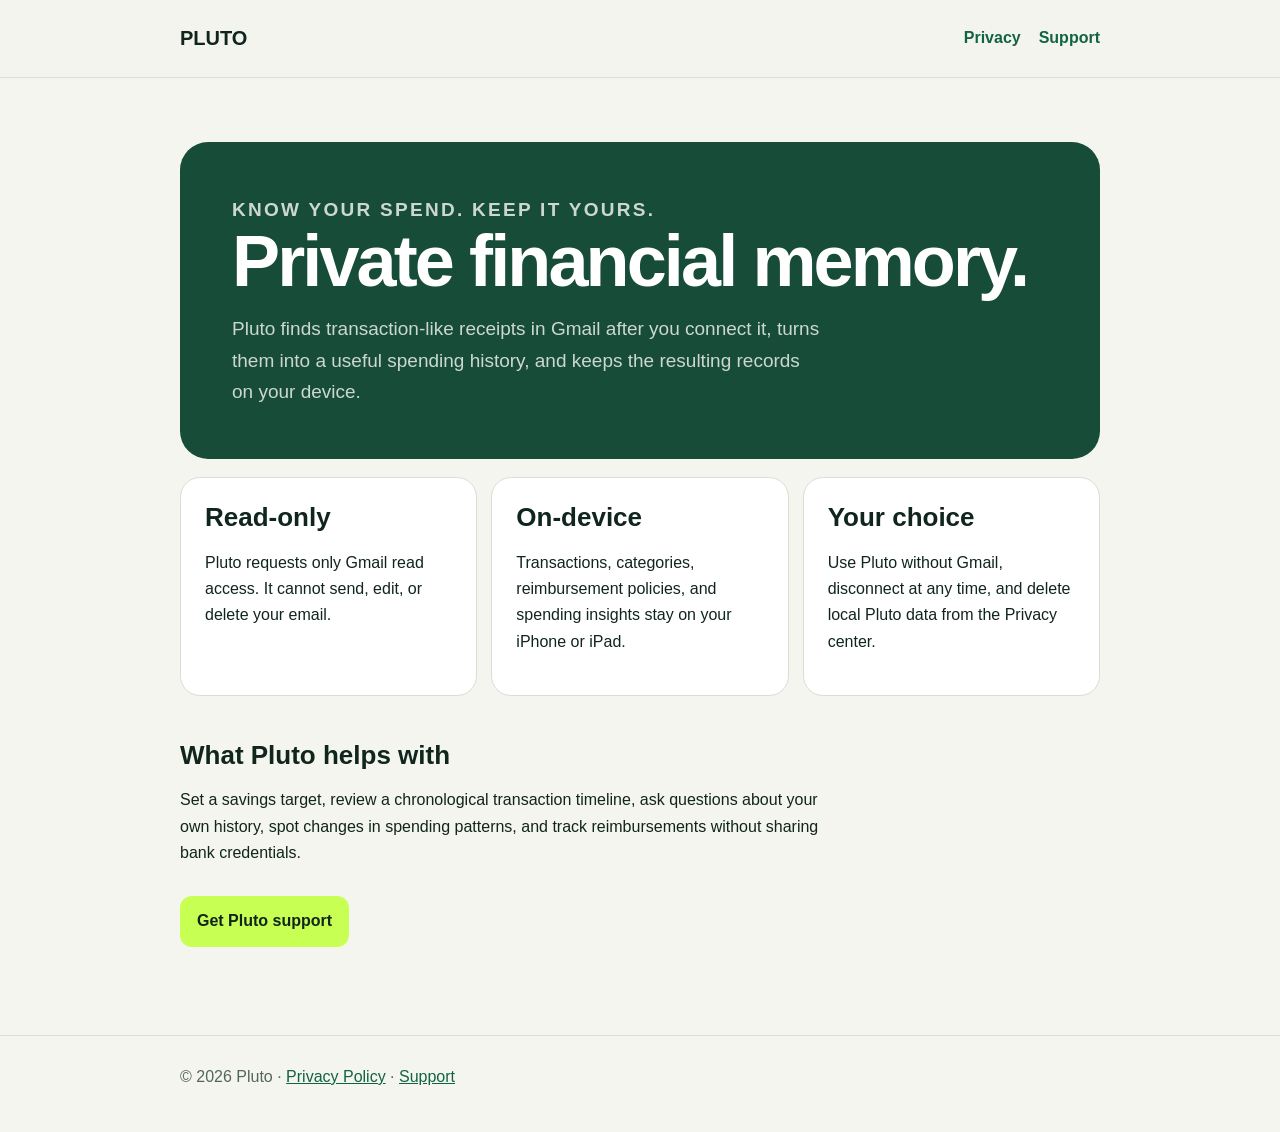
==== pluto/index.html @ 387a9369 "Add Pluto privacy and support site Committed-By-Agent: codex Co-authored-by: codex <noreply@openai.c" ====
<!doctype html>
<html lang="en">
<head>
  <meta charset="utf-8">
  <meta name="viewport" content="width=device-width, initial-scale=1">
  <meta name="description" content="Pluto turns transaction receipts into a private, on-device spending memory.">
  <title>Pluto — Private financial memory</title>
  <link rel="stylesheet" href="assets/site.css">
</head>
<body>
  <header><nav class="shell"><a class="brand" href="./">PLUTO</a><a href="privacy/">Privacy</a><a href="support/">Support</a></nav></header>
  <main class="shell">
    <section class="hero">
      <p class="eyebrow">Know your spend. Keep it yours.</p>
      <h1>Private financial memory.</h1>
      <p>Pluto finds transaction-like receipts in Gmail after you connect it, turns them into a useful spending history, and keeps the resulting records on your device.</p>
    </section>
    <section class="grid" aria-label="Pluto principles">
      <article class="card"><h2>Read-only</h2><p>Pluto requests only Gmail read access. It cannot send, edit, or delete your email.</p></article>
      <article class="card"><h2>On-device</h2><p>Transactions, categories, reimbursement policies, and spending insights stay on your iPhone or iPad.</p></article>
      <article class="card"><h2>Your choice</h2><p>Use Pluto without Gmail, disconnect at any time, and delete local Pluto data from the Privacy center.</p></article>
    </section>
    <section>
      <h2>What Pluto helps with</h2>
      <p>Set a savings target, review a chronological transaction timeline, ask questions about your own history, spot changes in spending patterns, and track reimbursements without sharing bank credentials.</p>
      <a class="button" href="support/">Get Pluto support</a>
    </section>
  </main>
  <footer><div class="shell">© 2026 Pluto · <a href="privacy/">Privacy Policy</a> · <a href="support/">Support</a></div></footer>
</body>
</html>
---- pluto/assets/site.css ----
:root {
  color-scheme: light;
  --ink: #10251d;
  --muted: #52665e;
  --paper: #f4f5ee;
  --panel: #ffffff;
  --acid: #c8ff53;
  --green: #174c38;
  --line: #d8ded8;
}

* { box-sizing: border-box; }

body {
  margin: 0;
  background: var(--paper);
  color: var(--ink);
  font: 16px/1.65 -apple-system, BlinkMacSystemFont, "Segoe UI", sans-serif;
}

a { color: #126344; }
a:hover { color: #0c422f; }

.shell { width: min(920px, calc(100% - 32px)); margin: 0 auto; }

header {
  padding: 22px 0;
  border-bottom: 1px solid var(--line);
  background: rgba(244, 245, 238, 0.94);
}

nav { display: flex; align-items: center; gap: 18px; flex-wrap: wrap; }
.brand { margin-right: auto; color: var(--ink); font-size: 20px; font-weight: 850; text-decoration: none; }
nav a:not(.brand) { font-weight: 650; text-decoration: none; }

main { padding: 64px 0 88px; }
.hero { padding: 52px; border-radius: 28px; background: var(--green); color: white; }
.eyebrow { margin: 0 0 8px; color: var(--acid); font-size: 13px; font-weight: 800; letter-spacing: .12em; text-transform: uppercase; }
h1 { margin: 0 0 16px; font-size: clamp(40px, 8vw, 72px); line-height: 1; letter-spacing: -.04em; }
h2 { margin: 44px 0 12px; font-size: 26px; line-height: 1.2; }
h3 { margin: 28px 0 8px; font-size: 19px; }
p, li { max-width: 74ch; }
.hero p { margin: 0; max-width: 56ch; color: rgba(255,255,255,.78); font-size: 19px; }
.updated { color: var(--muted); font-size: 14px; }

.grid { display: grid; grid-template-columns: repeat(3, 1fr); gap: 14px; margin-top: 18px; }
.card { padding: 24px; border: 1px solid var(--line); border-radius: 20px; background: var(--panel); }
.card h2, .card h3 { margin-top: 0; }
.button { display: inline-block; margin-top: 14px; padding: 12px 17px; border-radius: 12px; background: var(--acid); color: var(--ink); font-weight: 800; text-decoration: none; }
.notice { padding: 18px 20px; border-left: 5px solid var(--acid); border-radius: 10px; background: #e9f3df; }

footer { padding: 28px 0 42px; border-top: 1px solid var(--line); color: var(--muted); }

@media (max-width: 720px) {
  main { padding-top: 34px; }
  .hero { padding: 32px 24px; }
  .grid { grid-template-columns: 1fr; }
}
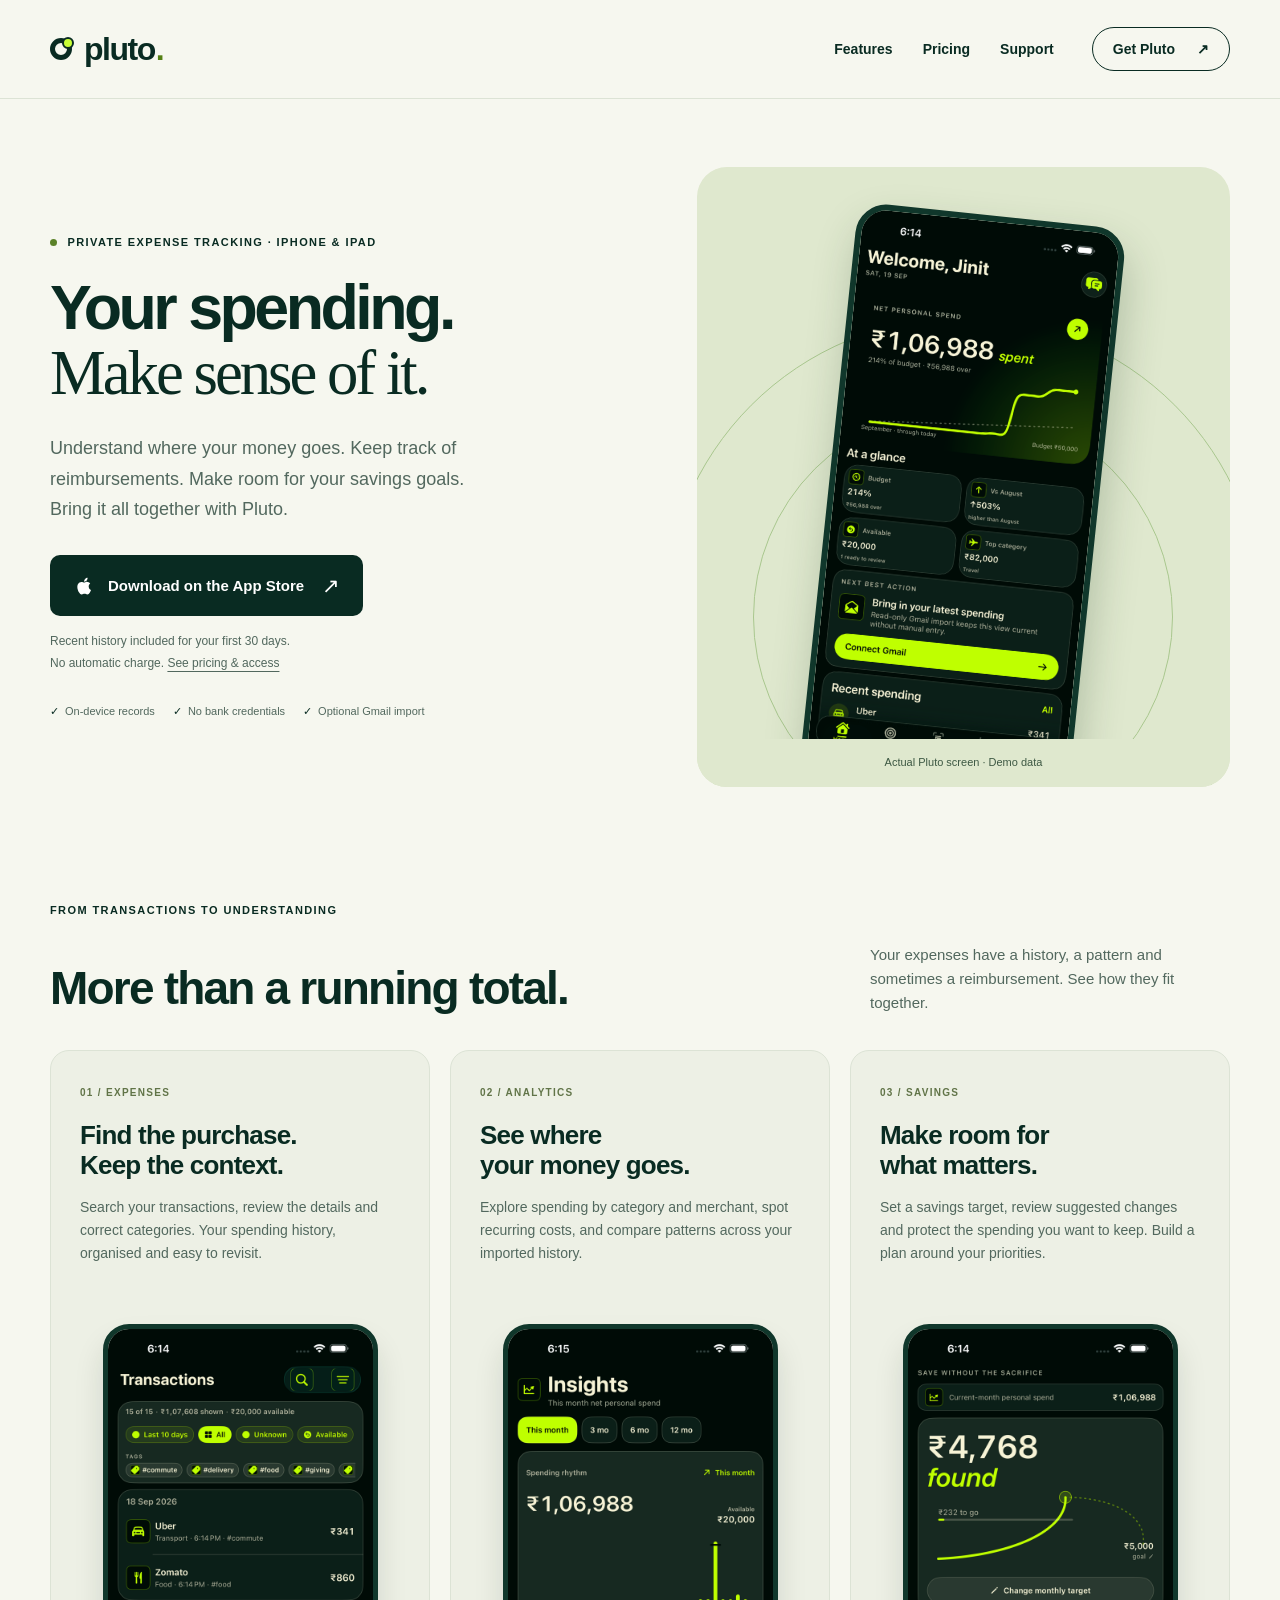
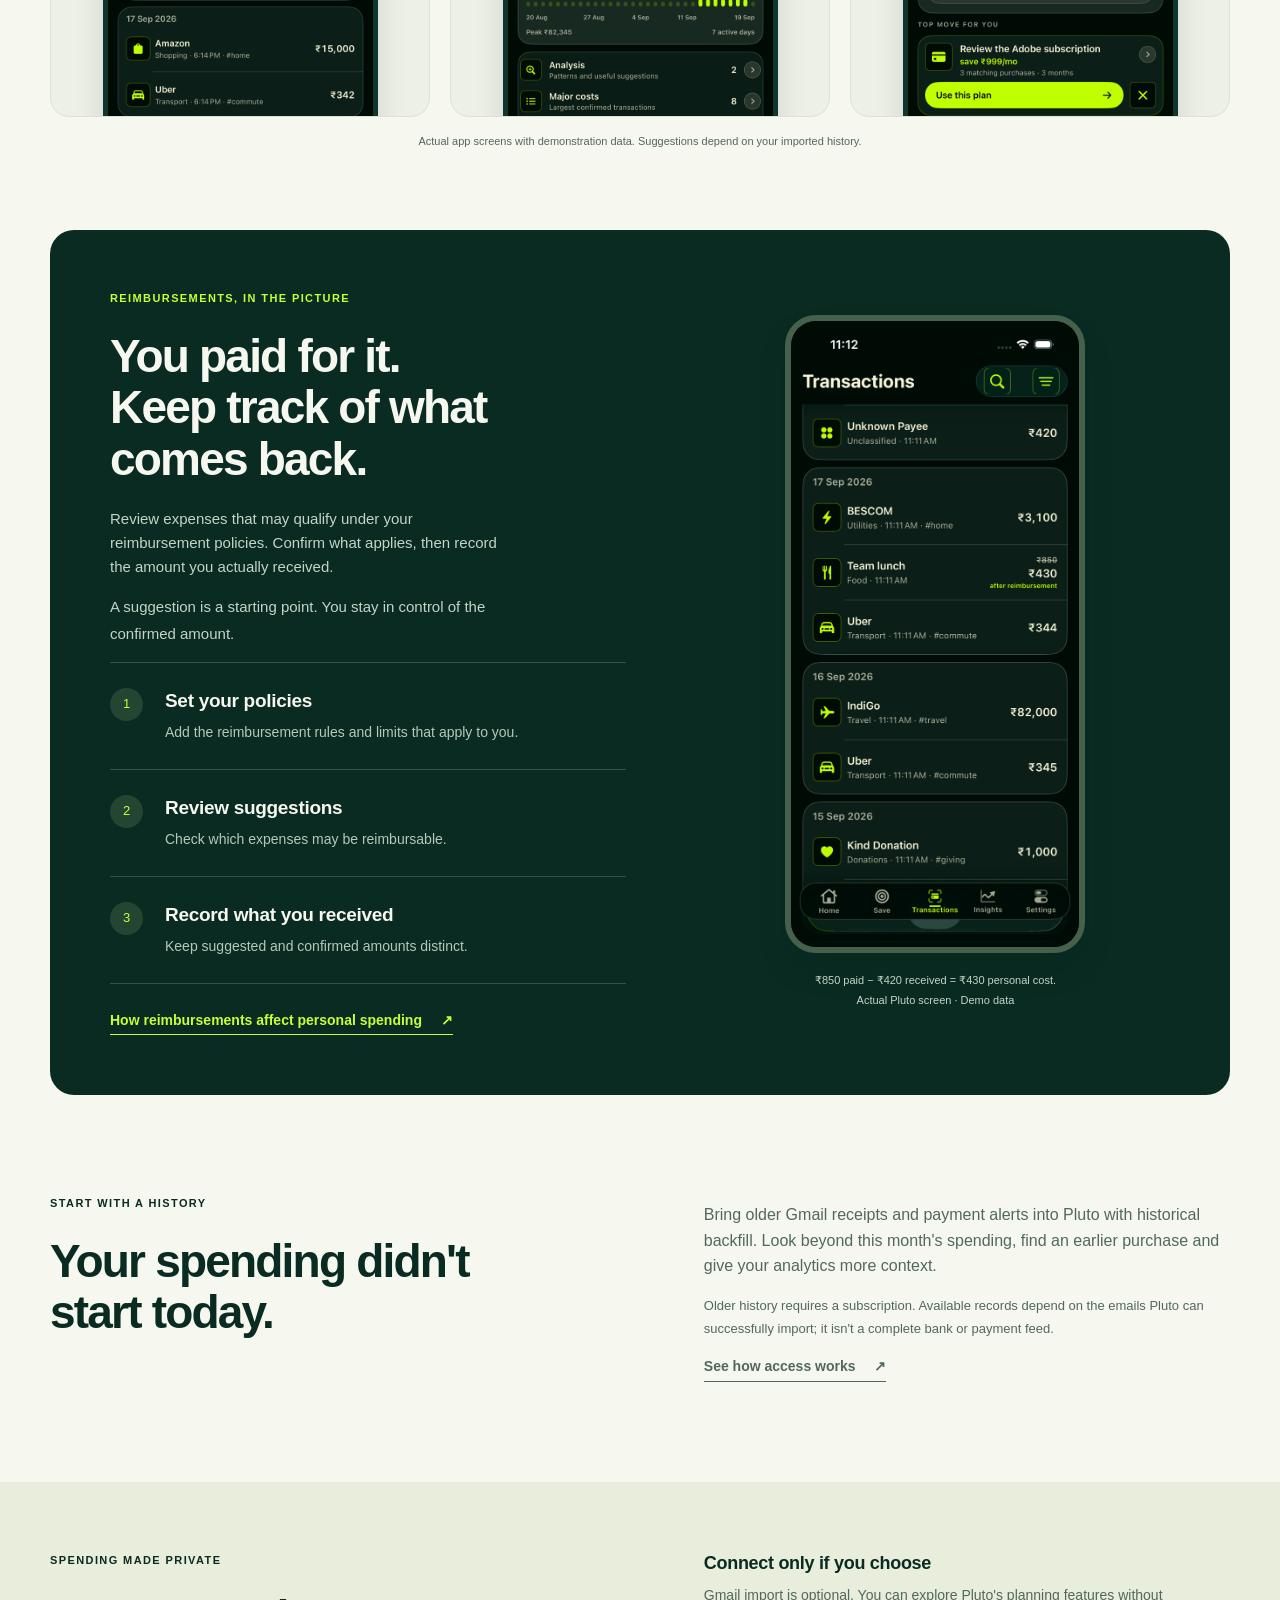
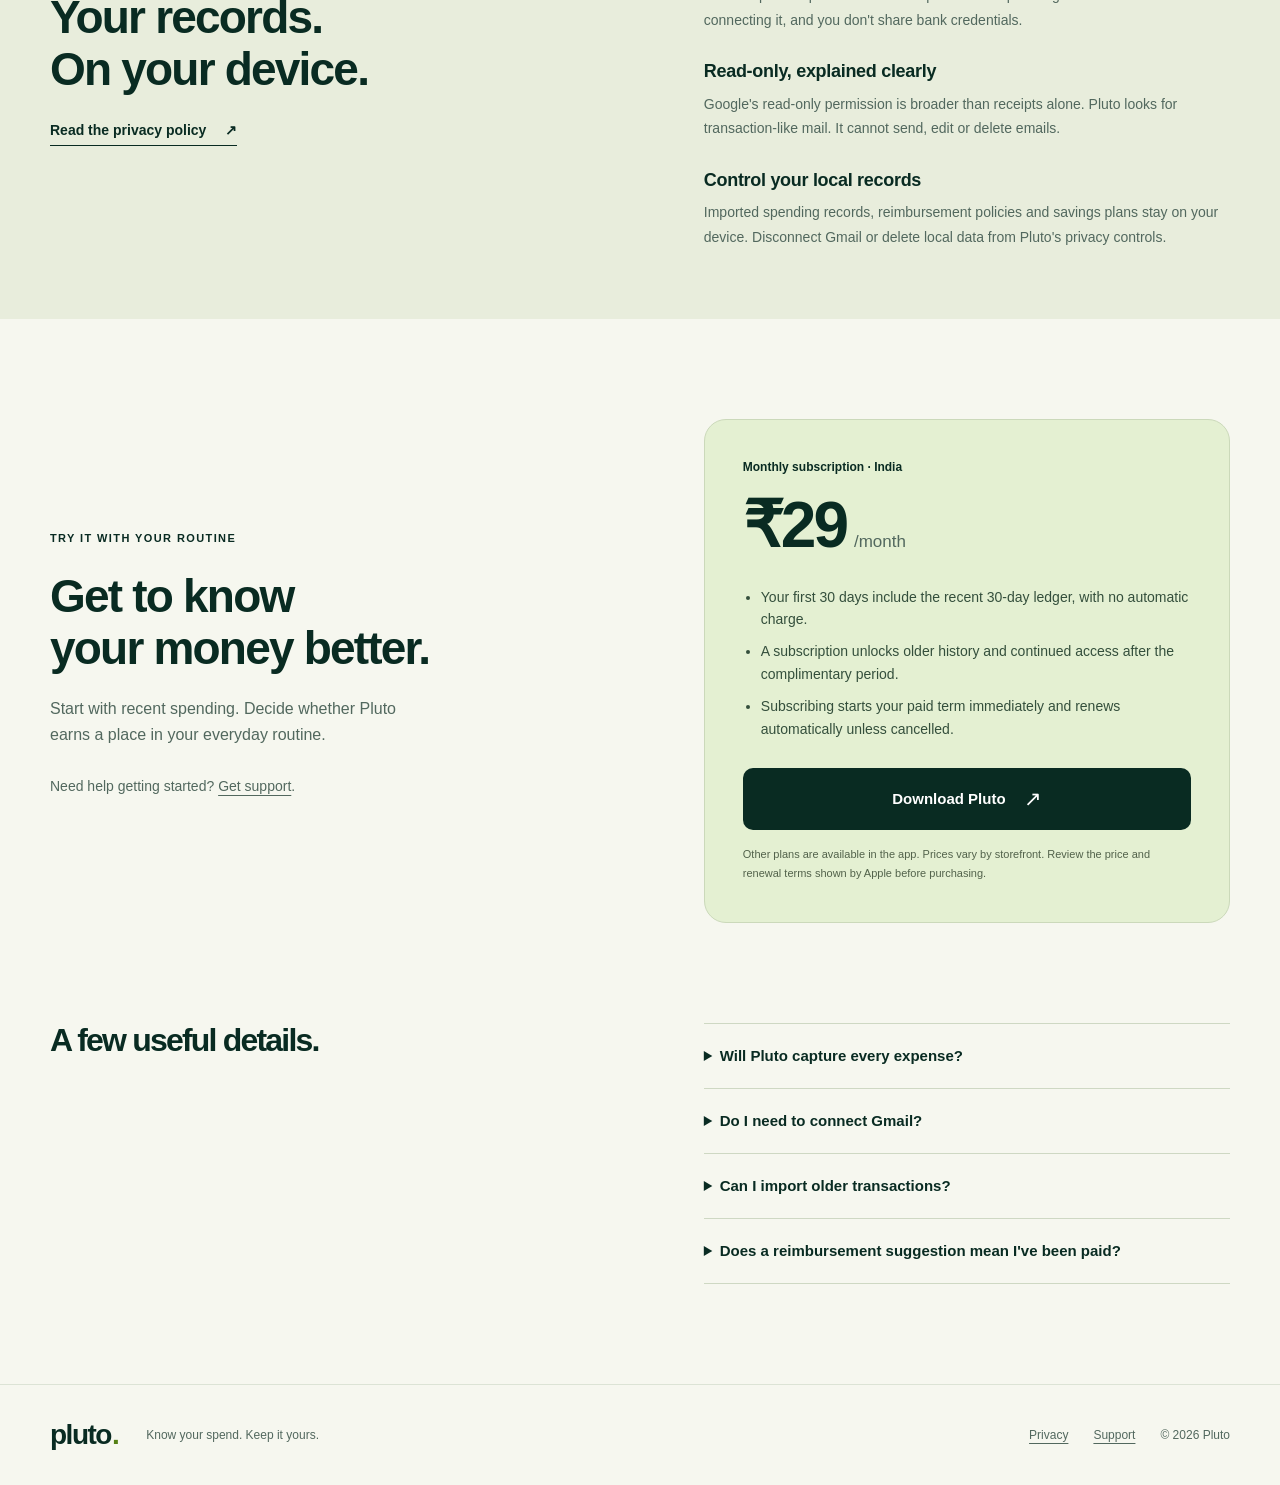
==== commit 4d36ed86: "Present Pluto expense tracking with screenshots and reimbursement guide Committed-By-Agent: codex Co" ====
--- a/pluto/index.html
+++ b/pluto/index.html
@@ -3,29 +3,92 @@
 <head>
   <meta charset="utf-8">
   <meta name="viewport" content="width=device-width, initial-scale=1">
-  <meta name="description" content="Pluto turns transaction receipts into a private, on-device spending memory.">
-  <title>Pluto — Private financial memory</title>
-  <link rel="stylesheet" href="assets/site.css">
+  <meta name="theme-color" content="#092b22">
+  <meta name="description" content="Pluto is a private expense tracker for iPhone and iPad. Understand your spending, track reimbursements, plan savings and explore your transaction history.">
+  <link rel="canonical" href="https://jinit24.github.io/pluto/">
+  <meta property="og:type" content="website">
+  <meta property="og:site_name" content="Pluto">
+  <meta property="og:title" content="Pluto — Your spending. Make sense of it.">
+  <meta property="og:description" content="Private expense tracking, spending analytics, reimbursements and savings plans. Made for iPhone and iPad.">
+  <meta property="og:url" content="https://jinit24.github.io/pluto/">
+  <meta property="og:image" content="https://jinit24.github.io/pluto/assets/pluto-home.png">
+  <meta property="og:image:alt" content="Pluto's expense overview on iPhone, showing demonstration data.">
+  <meta name="twitter:card" content="summary_large_image">
+  <title>Pluto — Private expense tracker for iPhone &amp; iPad</title>
+  <link rel="stylesheet" href="assets/landing.css">
 </head>
 <body>
-  <header><nav class="shell"><a class="brand" href="./">PLUTO</a><a href="privacy/">Privacy</a><a href="support/">Support</a></nav></header>
-  <main class="shell">
-    <section class="hero">
-      <p class="eyebrow">Know your spend. Keep it yours.</p>
-      <h1>Private financial memory.</h1>
-      <p>Pluto finds transaction-like receipts in Gmail after you connect it, turns them into a useful spending history, and keeps the resulting records on your device.</p>
+  <a class="skip-link" href="#main">Skip to content</a>
+  <header class="site-header">
+    <nav class="shell navigation" aria-label="Main navigation">
+      <a class="brand" href="./" aria-label="Pluto home"><span class="brand-orbit" aria-hidden="true"></span>pluto<span class="brand-dot">.</span></a>
+      <div class="nav-links"><a href="#features">Features</a><a href="#pricing">Pricing</a><a href="support/">Support</a></div>
+      <a class="nav-download" href="https://apps.apple.com/in/app/pluto-spending-made-private/id6806493023">Get Pluto <span aria-hidden="true">↗</span></a>
+    </nav>
+  </header>
+  <main id="main">
+    <section class="shell hero" aria-labelledby="hero-title">
+      <div class="hero-copy">
+        <p class="eyebrow"><span class="status-dot" aria-hidden="true"></span> Private expense tracking · iPhone &amp; iPad</p>
+        <h1 id="hero-title">Your spending.<br><span>Make sense of it.</span></h1>
+        <p class="hero-description">Understand where your money goes. Keep track of reimbursements. Make room for your savings goals. Bring it all together with Pluto.</p>
+        <a class="button button-dark" href="https://apps.apple.com/in/app/pluto-spending-made-private/id6806493023"><svg viewBox="0 0 24 24" width="22" height="22" fill="currentColor" aria-hidden="true"><path d="M17.1 12.3c0-2 1.6-3 1.7-3.1-1-1.5-2.6-1.7-3.2-1.7-1.4-.2-2.7.8-3.4.8-.7 0-1.8-.8-3-.8-1.5 0-2.9.9-3.7 2.2-1.6 2.8-.4 7 1.2 9.3.8 1.1 1.7 2.3 2.9 2.2 1.2 0 1.6-.7 3-.7s1.8.7 3 .7 2-1.1 2.8-2.2c.9-1.3 1.2-2.5 1.2-2.6-.1 0-2.5-1-2.5-3.8ZM14.9 6c.6-.8 1.1-1.9 1-3-.9 0-2 .6-2.7 1.4-.6.7-1.2 1.8-1.1 2.9 1 .1 2.1-.5 2.8-1.3Z"/></svg> Download on the App Store <span aria-hidden="true">↗</span></a>
+        <p class="hero-note">Recent history included for your first 30 days.<br>No automatic charge. <a href="#pricing">See pricing &amp; access</a></p>
+        <div class="hero-points"><span>On-device records</span><span>No bank credentials</span><span>Optional Gmail import</span></div>
+      </div>
+      <figure class="hero-visual">
+        <div class="hero-orbit orbit-one" aria-hidden="true"></div><div class="hero-orbit orbit-two" aria-hidden="true"></div>
+        <img class="phone hero-phone" src="assets/pluto-home.png" width="660" height="1434" alt="Pluto Home: net personal spend, spending trend, monthly budget and recent transactions, shown with demo data." fetchpriority="high">
+        <figcaption>Actual Pluto screen · Demo data</figcaption>
+      </figure>
     </section>
-    <section class="grid" aria-label="Pluto principles">
-      <article class="card"><h2>Read-only</h2><p>Pluto requests only Gmail read access. It cannot send, edit, or delete your email.</p></article>
-      <article class="card"><h2>On-device</h2><p>Transactions, categories, reimbursement policies, and spending insights stay on your iPhone or iPad.</p></article>
-      <article class="card"><h2>Your choice</h2><p>Use Pluto without Gmail, disconnect at any time, and delete local Pluto data from the Privacy center.</p></article>
+    <section class="feature-intro shell" id="features" aria-labelledby="features-title">
+      <p class="eyebrow">From transactions to understanding</p>
+      <div class="section-heading"><h2 id="features-title">More than a running total.</h2><p>Your expenses have a history, a pattern and sometimes a reimbursement. See how they fit together.</p></div>
+      <div class="feature-grid">
+        <article class="feature-card">
+          <div class="feature-copy"><span class="feature-number">01 / EXPENSES</span><h3>Find the purchase.<br>Keep the context.</h3><p>Search your transactions, review the details and correct categories. Your spending history, organised and easy to revisit.</p></div>
+          <div class="screenshot-wrap"><img class="phone" src="assets/pluto-transactions.png" width="660" height="1434" alt="Pluto's transaction history with search, filters, tags and itemised purchases. Demo data." loading="lazy" decoding="async"></div>
+        </article>
+        <article class="feature-card">
+          <div class="feature-copy"><span class="feature-number">02 / ANALYTICS</span><h3>See where<br>your money goes.</h3><p>Explore spending by category and merchant, spot recurring costs, and compare patterns across your imported history.</p></div>
+          <div class="screenshot-wrap"><img class="phone" src="assets/pluto-insights.png" width="660" height="1434" alt="Pluto Insights showing a spending chart and category, merchant and recurring-cost breakdowns. Demo data." loading="lazy" decoding="async"></div>
+        </article>
+        <article class="feature-card">
+          <div class="feature-copy"><span class="feature-number">03 / SAVINGS</span><h3>Make room for<br>what matters.</h3><p>Set a savings target, review suggested changes and protect the spending you want to keep. Build a plan around your priorities.</p></div>
+          <div class="screenshot-wrap"><img class="phone" src="assets/pluto-save.png" width="660" height="1434" alt="Pluto's savings plan showing a target, suggested spending changes and protected categories. Demo data, not promised savings." loading="lazy" decoding="async"></div>
+        </article>
+      </div>
+      <p class="image-note">Actual app screens with demonstration data. Suggestions depend on your imported history.</p>
     </section>
-    <section>
-      <h2>What Pluto helps with</h2>
-      <p>Set a savings target, review a chronological transaction timeline, ask questions about your own history, spot changes in spending patterns, and track reimbursements without sharing bank credentials.</p>
-      <a class="button" href="support/">Get Pluto support</a>
+    <section class="shell reimbursement-section" id="reimbursements" aria-labelledby="reimbursement-title">
+      <div class="reimbursement-copy"><p class="eyebrow">Reimbursements, in the picture</p><h2 id="reimbursement-title">You paid for it.<br>Keep track of what<br>comes back.</h2><p>Review expenses that may qualify under your reimbursement policies. Confirm what applies, then record the amount you actually received.</p><p class="subtle">A suggestion is a starting point. You stay in control of the confirmed amount.</p>
+      <ol class="reimbursement-steps" aria-label="How reimbursement tracking works">
+        <li><span class="step-index" aria-hidden="true">1</span><div><h3>Set your policies</h3><p>Add the reimbursement rules and limits that apply to you.</p></div></li>
+        <li><span class="step-index" aria-hidden="true">2</span><div><h3>Review suggestions</h3><p>Check which expenses may be reimbursable.</p></div></li>
+        <li><span class="step-index" aria-hidden="true">3</span><div><h3>Record what you received</h3><p>Keep suggested and confirmed amounts distinct.</p></div></li>
+      </ol>
+      <a class="text-link reimbursement-guide" href="guides/reimbursements-and-personal-spending/">How reimbursements affect personal spending <span aria-hidden="true">↗</span></a></div>
+      <figure class="reimbursement-figure"><img class="phone" src="assets/pluto-reimbursements.png" width="660" height="1434" alt="Pluto showing an ₹850 team lunch as ₹430 after a confirmed ₹420 reimbursement. Demo data." loading="lazy" decoding="async"><figcaption>₹850 paid − ₹420 received = ₹430 personal cost.<br>Actual Pluto screen · Demo data</figcaption></figure>
+    </section>
+    <section class="shell history-section" id="history" aria-labelledby="history-title">
+      <div><p class="eyebrow">Start with a history</p><h2 id="history-title">Your spending didn't<br>start today.</h2></div>
+      <div class="history-copy"><p>Bring older Gmail receipts and payment alerts into Pluto with historical backfill. Look beyond this month's spending, find an earlier purchase and give your analytics more context.</p><p class="subtle">Older history requires a subscription. Available records depend on the emails Pluto can successfully import; it isn't a complete bank or payment feed.</p><a class="text-link" href="#pricing">See how access works <span aria-hidden="true">↗</span></a></div>
+    </section>
+    <section class="privacy-section" id="privacy" aria-labelledby="privacy-title">
+      <div class="shell privacy-layout"><div><p class="eyebrow">Spending made private</p><h2 id="privacy-title">Your records.<br>On your device.</h2><a class="text-link" href="privacy/">Read the privacy policy <span aria-hidden="true">↗</span></a></div>
+        <div class="privacy-details"><article><h3>Connect only if you choose</h3><p>Gmail import is optional. You can explore Pluto's planning features without connecting it, and you don't share bank credentials.</p></article><article><h3>Read-only, explained clearly</h3><p>Google's read-only permission is broader than receipts alone. Pluto looks for transaction-like mail. It cannot send, edit or delete emails.</p></article><article><h3>Control your local records</h3><p>Imported spending records, reimbursement policies and savings plans stay on your device. Disconnect Gmail or delete local data from Pluto's privacy controls.</p></article></div>
+      </div>
+    </section>
+    <section class="shell pricing-section" id="pricing" aria-labelledby="pricing-title">
+      <div class="pricing-copy"><p class="eyebrow">Try it with your routine</p><h2 id="pricing-title">Get to know<br>your money better.</h2><p>Start with recent spending. Decide whether Pluto earns a place in your everyday routine.</p><p>Need help getting started? <a href="support/">Get support</a>.</p></div>
+      <div class="pricing-card"><p class="price-label">Monthly subscription · India</p><p class="price">₹29<span>/month</span></p><ul><li>Your first 30 days include the recent 30-day ledger, with no automatic charge.</li><li>A subscription unlocks older history and continued access after the complimentary period.</li><li>Subscribing starts your paid term immediately and renews automatically unless cancelled.</li></ul><a class="button button-dark" href="https://apps.apple.com/in/app/pluto-spending-made-private/id6806493023">Download Pluto <span aria-hidden="true">↗</span></a><p class="pricing-note">Other plans are available in the app. Prices vary by storefront. Review the price and renewal terms shown by Apple before purchasing.</p></div>
+    </section>
+    <section class="shell faq-section" aria-labelledby="faq-title">
+      <h2 id="faq-title">A few useful details.</h2>
+      <div class="faq-list"><details><summary>Will Pluto capture every expense?</summary><p>No. Your history depends on the records Pluto can successfully import. Some payments may be missing or need category corrections. Review the underlying transactions when using its insights.</p></details><details><summary>Do I need to connect Gmail?</summary><p>No. Gmail is an optional way to import receipts and payment alerts. You can explore planning features without connecting it. Imported spending analytics and reimbursement suggestions need transaction data to work from.</p></details><details><summary>Can I import older transactions?</summary><p>Yes. Historical backfill imports older Gmail receipts and payment alerts that Pluto recognises. Older history requires a subscription, and coverage depends on the messages available.</p></details><details><summary>Does a reimbursement suggestion mean I've been paid?</summary><p>No. Suggestions are based on your policies and transaction data. Review them and record the amount you actually received; a suggested amount is separate from confirmed reimbursement.</p></details></div>
     </section>
   </main>
-  <footer><div class="shell">© 2026 Pluto · <a href="privacy/">Privacy Policy</a> · <a href="support/">Support</a></div></footer>
+  <footer class="site-footer"><div class="shell footer-layout"><a class="brand" href="./">pluto<span class="brand-dot">.</span></a><p>Know your spend. Keep it yours.</p><div><a href="privacy/">Privacy</a><a href="support/">Support</a><span>© 2026 Pluto</span></div></div></footer>
 </body>
 </html>
--- a/pluto/assets/landing.css
+++ b/pluto/assets/landing.css
@@ -0,0 +1,109 @@
+:root{color-scheme:light;--ink:#092b22;--muted:#52685e;--paper:#f6f7ef;--lime:#c8ff36;--line:#dce3d5;--serif:Georgia,"Times New Roman",serif}
+*{box-sizing:border-box}
+html{scroll-behavior:smooth;scroll-padding-top:28px}
+body{margin:0;background:var(--paper);color:var(--ink);font:16px/1.6 -apple-system,BlinkMacSystemFont,"Segoe UI",sans-serif;-webkit-font-smoothing:antialiased}
+a{color:inherit;text-underline-offset:4px}
+a:hover{text-decoration-thickness:2px}
+a:focus-visible,summary:focus-visible{outline:3px solid #508300;outline-offset:6px;border-radius:3px}
+button,input,a{-webkit-tap-highlight-color:transparent}
+img{display:block;max-width:100%;height:auto}
+figure{margin:0}
+.shell{width:min(1180px,calc(100% - 72px));margin-inline:auto}
+.skip-link{position:absolute;left:20px;top:-100px;z-index:5;background:var(--lime);padding:12px 20px}
+.skip-link:focus{top:12px}
+.site-header{border-bottom:1px solid var(--line)}
+.navigation{display:flex;align-items:center;gap:38px;min-height:98px}
+.brand{display:inline-flex;align-items:center;gap:9px;font-weight:800;font-size:32px;line-height:1;letter-spacing:-1.5px;text-decoration:none}
+.brand-dot{color:#548014;margin-left:-8px}
+.brand-orbit{width:22px;height:22px;border:5px solid var(--ink);border-radius:50%;position:relative;margin-right:3px}
+.brand-orbit:after{content:"";position:absolute;width:8px;height:8px;background:var(--lime);border:2px solid var(--ink);border-radius:50%;right:-7px;top:-6px}
+.nav-links{display:flex;gap:30px;margin-left:auto;font-size:14px;font-weight:600}
+.nav-links a{text-decoration:none}
+.nav-download{display:inline-flex;gap:22px;align-items:center;text-decoration:none;border:1px solid var(--ink);border-radius:999px;font-size:14px;font-weight:650;padding:10px 20px}
+.nav-download:hover{background:var(--ink);color:var(--paper)}
+.hero{display:grid;grid-template-columns:1.12fr 1fr;align-items:center;gap:50px;padding-block:68px 80px}
+.eyebrow{font-size:11px;line-height:1.6;font-weight:700;text-transform:uppercase;letter-spacing:1.4px;margin:0 0 23px}
+.status-dot{display:inline-block;width:7px;height:7px;background:#5b8228;border-radius:50%;margin-right:6px}
+h1,h2,h3,p{margin-top:0}
+h1{font-size:clamp(46px,4.9vw,68px);line-height:1.04;letter-spacing:-3.5px;font-weight:650;margin-bottom:27px}
+h1 span{font-family:var(--serif);font-weight:400;letter-spacing:-3px}
+.hero-description{font-size:18px;line-height:1.7;max-width:445px;color:var(--muted);margin-bottom:30px}
+.button{display:inline-flex;justify-content:center;align-items:center;gap:13px;min-height:56px;padding:14px 23px;border-radius:10px;text-decoration:none;font-size:15px;font-weight:650}
+.button-dark{background:var(--ink);color:#fff}
+.button-dark:hover{background:#174d38}
+.button span:last-child{margin-left:5px;font-size:21px;font-weight:400}
+.hero-note{font-size:12px;line-height:1.8;color:var(--muted);margin:15px 0 28px}
+.hero-points{display:flex;gap:9px 18px;flex-wrap:wrap;font-size:11px;color:var(--muted)}
+.hero-points span:before{content:"✓";margin-right:6px;color:var(--ink)}
+.hero-visual{background:#dfe8ce;border-radius:30px;min-width:0;height:620px;position:relative;overflow:hidden;display:flex;justify-content:center;align-items:flex-start;padding-top:35px}
+.hero-orbit{position:absolute;width:600px;height:600px;border:1px solid #a9c78e;border-radius:50%;left:calc(50% - 300px);top:150px}
+.orbit-two{width:420px;height:420px;left:calc(50% - 210px);top:240px}
+.visual-label{position:absolute;font-family:var(--serif);font-size:20px;font-style:italic;line-height:1.2;left:26px;top:28px;z-index:1;max-width:110px}
+.phone{border:6px solid #10372b;border-radius:31px;box-shadow:0 18px 30px #06251b1f;background:#001610}
+.hero-phone{width:270px;transform:rotate(6deg);margin-top:12px;position:relative;box-shadow:5px 20px 40px #27452940}
+.hero-visual figcaption{position:absolute;bottom:0;left:0;width:100%;padding:15px;background:#dfe8ce;z-index:2;text-align:center;font-size:11px;color:#3d5843}
+.feature-intro{padding-block:35px 80px}
+.section-heading{display:flex;gap:50px;justify-content:space-between;align-items:end;margin-bottom:35px}
+h2{font-size:clamp(34px,3.6vw,46px);line-height:1.12;letter-spacing:-1.8px;font-weight:600;margin-bottom:22px}
+.section-heading h2{margin-bottom:0}
+.section-heading p{font-size:15px;color:var(--muted);max-width:360px;margin:0}
+.feature-grid{display:grid;grid-template-columns:repeat(3,minmax(0,1fr));gap:20px}
+.feature-card{border:1px solid var(--line);border-radius:19px;background:#edf0e5;overflow:hidden}
+.feature-copy{padding:27px 29px 0;min-height:255px}
+.feature-number{font-size:10px;letter-spacing:1.3px;font-weight:700;color:#617448}
+.feature-card h3{font-size:26px;line-height:1.15;letter-spacing:-.8px;font-weight:600;margin:18px 0 15px}
+.feature-copy p{font-size:14px;line-height:1.65;color:var(--muted)}
+.screenshot-wrap{height:410px;overflow:hidden;padding:18px 35px 0}
+.screenshot-wrap .phone{width:100%;max-width:275px;margin-inline:auto;border-width:5px;border-radius:26px}
+.image-note{font-size:11px;color:var(--muted);margin:16px 0 0;text-align:center}
+.reimbursement-section{background:var(--ink);color:var(--paper);border-radius:24px;padding:60px;display:grid;grid-template-columns:1.1fr 1fr;gap:75px}
+.reimbursement-section .eyebrow{color:var(--lime)}
+.reimbursement-copy>p:not(.eyebrow){max-width:405px;color:#c6d3c7;font-size:15px}
+.reimbursement-copy .subtle{color:#a9bba9;font-size:13px}
+.reimbursement-steps{padding:0;margin:10px 0 0;list-style:none;align-self:center}
+.reimbursement-steps li{display:flex;gap:22px;padding:25px 0;border-top:1px solid #395145}
+.reimbursement-steps li:last-child{border-bottom:1px solid #395145}
+.step-index{flex:0 0 33px;height:33px;border-radius:50%;display:flex;align-items:center;justify-content:center;background:#234532;color:var(--lime);font-size:13px}
+.reimbursement-steps h3{font-size:19px;letter-spacing:-.3px;font-weight:550;margin:0 0 7px;line-height:1.4}
+.reimbursement-steps p{font-size:14px;color:#b7c8ba;margin:0}
+.reimbursement-guide{margin-top:25px;color:var(--lime)}
+.reimbursement-figure{align-self:center;text-align:center;max-width:300px;margin-inline:auto}
+.reimbursement-figure .phone{width:100%;border-color:#45604b}
+.reimbursement-figure figcaption{font-size:11px;color:#c6d3c7;margin-top:18px;line-height:1.8}
+.history-section{display:grid;grid-template-columns:1.1fr 1fr;gap:75px;padding-block:100px}
+.history-copy{padding-top:7px;color:var(--muted)}
+.subtle{font-size:13px;line-height:1.75}
+.text-link{display:inline-block;font-size:14px;font-weight:650;text-decoration:none;border-bottom:1px solid currentColor;padding-bottom:3px}
+.text-link span{margin-left:15px}
+.privacy-section{background:#e8eddc;padding-block:70px}
+.privacy-layout{display:grid;grid-template-columns:1.1fr 1fr;gap:75px}
+.privacy-details article+article{margin-top:28px}
+.privacy-details h3{font-size:18px;line-height:1.3;margin-bottom:8px;letter-spacing:-.3px}
+.privacy-details p{font-size:14px;line-height:1.75;margin:0;color:var(--muted)}
+.pricing-section{display:grid;grid-template-columns:1.1fr 1fr;gap:75px;padding-block:100px;align-items:center}
+.pricing-copy>p:not(.eyebrow){color:var(--muted);max-width:370px;font-size:16px}
+.pricing-copy>p:last-child{font-size:14px;margin-top:28px}
+.pricing-card{border:1px solid #cbd9ba;background:#e4f0d2;border-radius:22px;padding:38px}
+.price-label{font-size:12px;margin-bottom:13px;font-weight:600}
+.price{font-size:64px;letter-spacing:-3px;line-height:1.1;font-weight:600;margin-bottom:25px}
+.price span{font-size:17px;letter-spacing:0;font-weight:400;color:var(--muted);margin-left:8px}
+.pricing-card ul{padding-left:18px;margin:0 0 28px;font-size:14px;color:#344f3c}
+.pricing-card li+li{margin-top:10px}
+.pricing-card .button{width:100%}
+.pricing-note{font-size:11px;line-height:1.8;color:#52624b;margin:15px 0 0}
+.faq-section{display:grid;grid-template-columns:1.1fr 1fr;gap:75px;padding-block:0 100px}
+.faq-section h2{font-size:32px}
+.faq-list{border-top:1px solid #ced8c3}
+details{border-bottom:1px solid #ced8c3;padding:20px 0}
+summary{cursor:pointer;font-size:15px;font-weight:600;padding-right:15px}
+details p{font-size:14px;color:var(--muted);margin:16px 0 0}
+.site-footer{border-top:1px solid var(--line);padding-block:36px}
+.footer-layout{display:flex;align-items:center;gap:28px}
+.footer-layout>.brand{font-size:28px}
+.footer-layout>p{font-size:12px;color:var(--muted);margin:0}
+.footer-layout>div{display:flex;gap:25px;margin-left:auto;font-size:12px;color:var(--muted)}
+@media(min-width:1350px){.hero{gap:80px}.hero-visual{height:650px}.hero-phone{width:280px;margin-top:20px}}
+@media(max-width:1000px){.shell{width:calc(100% - 48px)}.hero{gap:28px;padding-block:45px 60px}h1{font-size:48px;letter-spacing:-2.5px}h1 span{letter-spacing:-2px}.hero-visual{height:575px}.hero-phone{width:240px;margin-top:38px}.visual-label{font-size:17px;left:20px}.hero-description{font-size:16px}.hero-points{gap:7px 12px}.feature-copy{padding-inline:20px;min-height:268px}.feature-card h3{font-size:23px}.screenshot-wrap{padding-inline:23px;height:350px}.feature-grid{gap:14px}.reimbursement-section{padding:40px;gap:35px}.history-section,.privacy-layout,.pricing-section,.faq-section{gap:45px}.pricing-card{padding:30px}.section-heading{gap:28px}.section-heading p{max-width:290px}.footer-layout{gap:20px}.footer-layout>div{gap:15px}}
+@media(max-width:760px){.shell{width:calc(100% - 40px)}.navigation{min-height:80px;gap:18px}.brand{font-size:29px}.nav-links{gap:18px;font-size:12px}.nav-links a:last-child{display:none}.nav-download{font-size:12px;padding:8px 14px;gap:14px}.hero{grid-template-columns:1fr;padding-top:42px;gap:33px}.hero-copy{max-width:560px}.eyebrow{font-size:10px;letter-spacing:1.2px;margin-bottom:20px}h1{font-size:clamp(44px,8.5vw,64px);letter-spacing:-2.6px}.hero-description{max-width:470px;font-size:17px}.hero-note{margin-bottom:23px}.hero-visual{height:605px;max-width:560px;width:100%;margin-inline:auto}.hero-phone{width:268px;margin-top:3px}.visual-label{font-size:21px;left:27px;top:30px}.section-heading{display:block}.section-heading p{max-width:460px;margin-top:18px}.feature-intro{padding-top:14px;padding-bottom:55px}.feature-grid{grid-template-columns:1fr;gap:20px}.feature-card{display:grid;grid-template-columns:1fr 1fr;min-height:340px}.feature-copy{padding:28px 0 20px 24px;min-height:0}.feature-card h3{font-size:25px}.screenshot-wrap{height:340px;padding:28px 25px 0}.feature-copy p{font-size:14px}.screenshot-wrap .phone{min-width:0;border-radius:23px}.reimbursement-section{grid-template-columns:1fr;gap:20px;padding:35px 29px;border-radius:20px}.reimbursement-copy>p:not(.eyebrow){max-width:460px}.reimbursement-steps{margin-top:0}.reimbursement-steps li{padding:20px 0}.history-section,.privacy-layout,.pricing-section,.faq-section{grid-template-columns:1fr;gap:22px}.history-section,.pricing-section{padding-block:65px}.history-section h2{margin-bottom:0}.history-copy{padding-top:0}.privacy-section{padding-block:48px}.privacy-layout{gap:35px}.pricing-card{max-width:500px;width:100%}.pricing-copy>p:not(.eyebrow){max-width:450px}.faq-section{padding-bottom:60px;gap:7px}.footer-layout{flex-wrap:wrap;gap:14px 22px}.footer-layout>div{margin-left:0;width:100%;gap:22px}.footer-layout>div span{margin-left:auto}}
+@media(max-width:430px){.shell{width:calc(100% - 32px)}.navigation{gap:14px}.nav-links{gap:13px}.nav-links a:first-child{display:none}.nav-download{gap:10px}.hero{padding-top:35px}.hero-description{font-size:16px}h1{font-size:45px;letter-spacing:-2.4px}h1 span{letter-spacing:-2.5px}.hero-points{font-size:10px;gap:7px 12px}.hero-visual{height:565px}.hero-phone{width:246px}.visual-label{font-size:18px;left:17px;top:25px}.hero-visual figcaption{font-size:10px}.feature-card{min-height:315px;grid-template-columns:1.1fr 1fr}.feature-copy{padding:23px 0 18px 19px}.feature-card h3{font-size:22px}.feature-copy p{font-size:12px}.feature-number{font-size:9px}.screenshot-wrap{padding:32px 13px 0;height:315px}.screenshot-wrap .phone{border-width:4px;border-radius:18px}.reimbursement-section{padding:30px 24px}h2{font-size:35px}.pricing-card{padding:27px}.button{font-size:14px;padding-inline:18px}.faq-section h2{font-size:30px}}
+@media(prefers-reduced-motion:reduce){html{scroll-behavior:auto}}
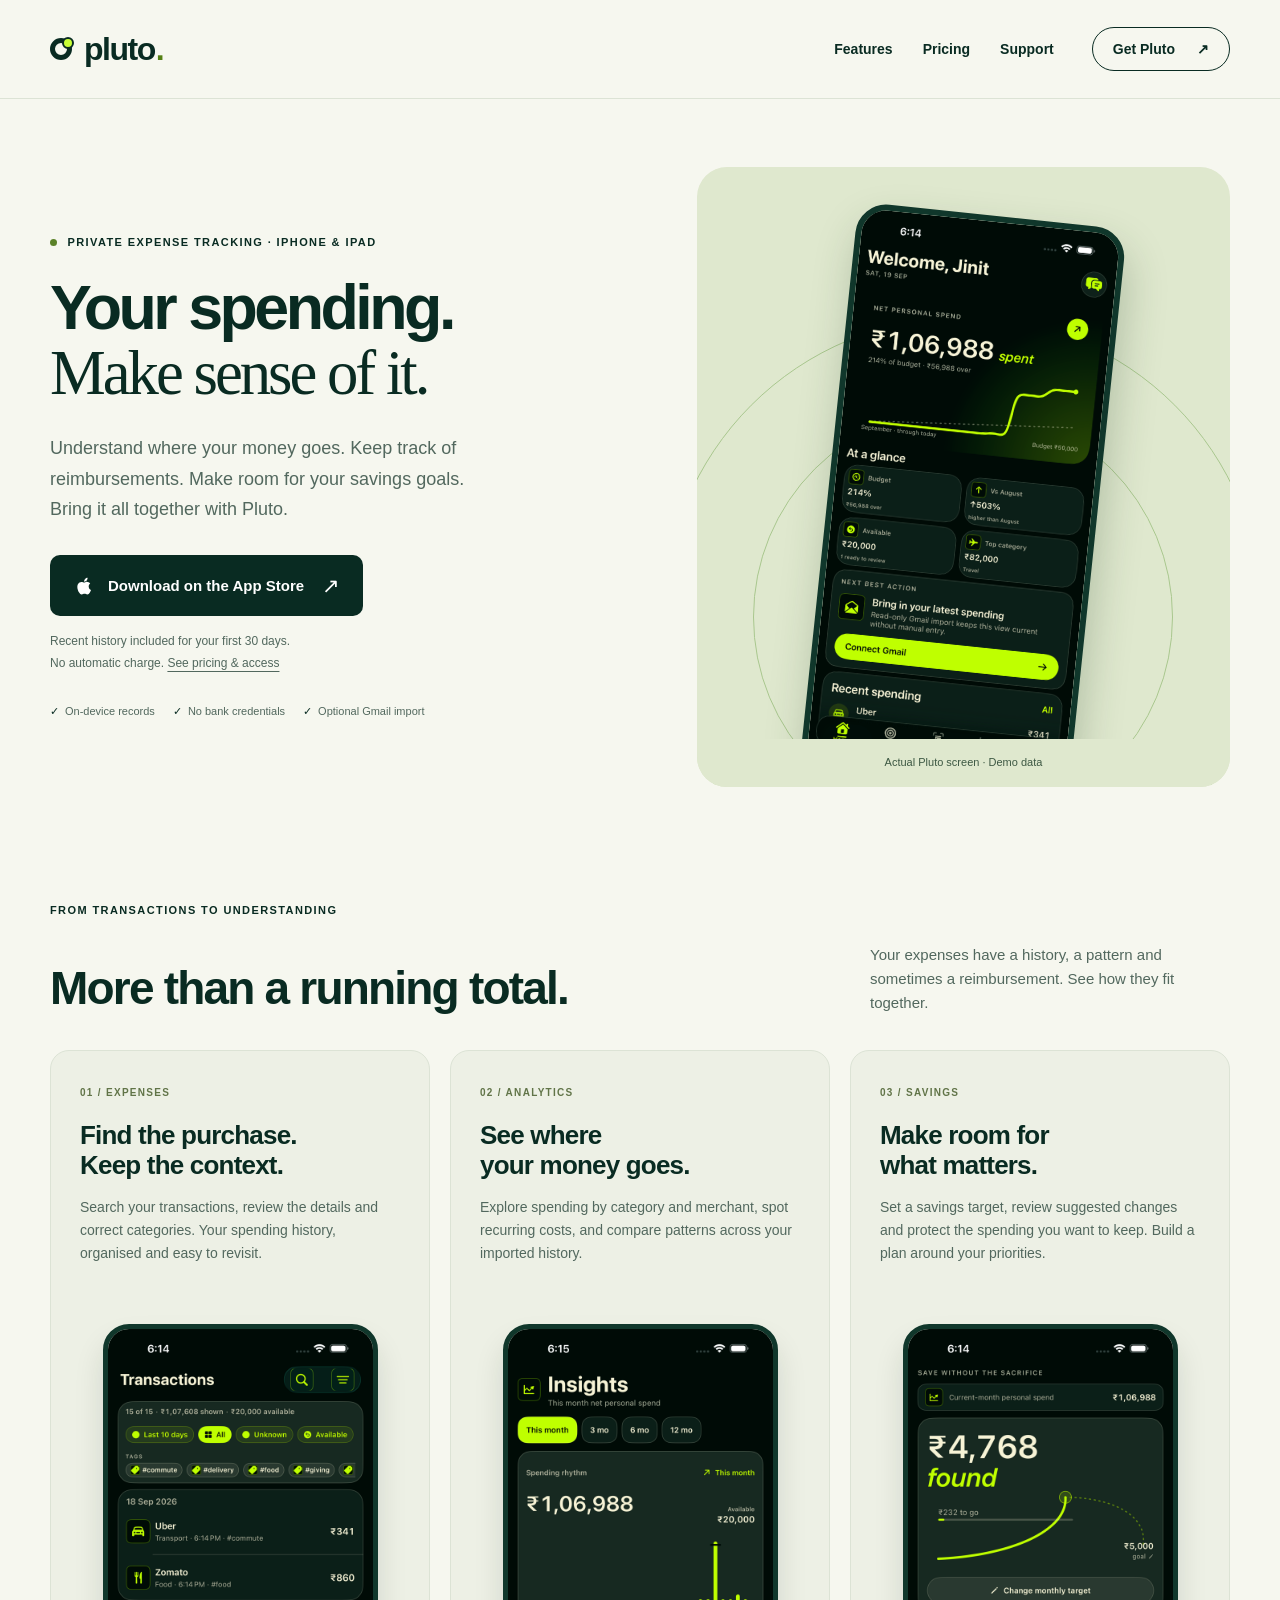
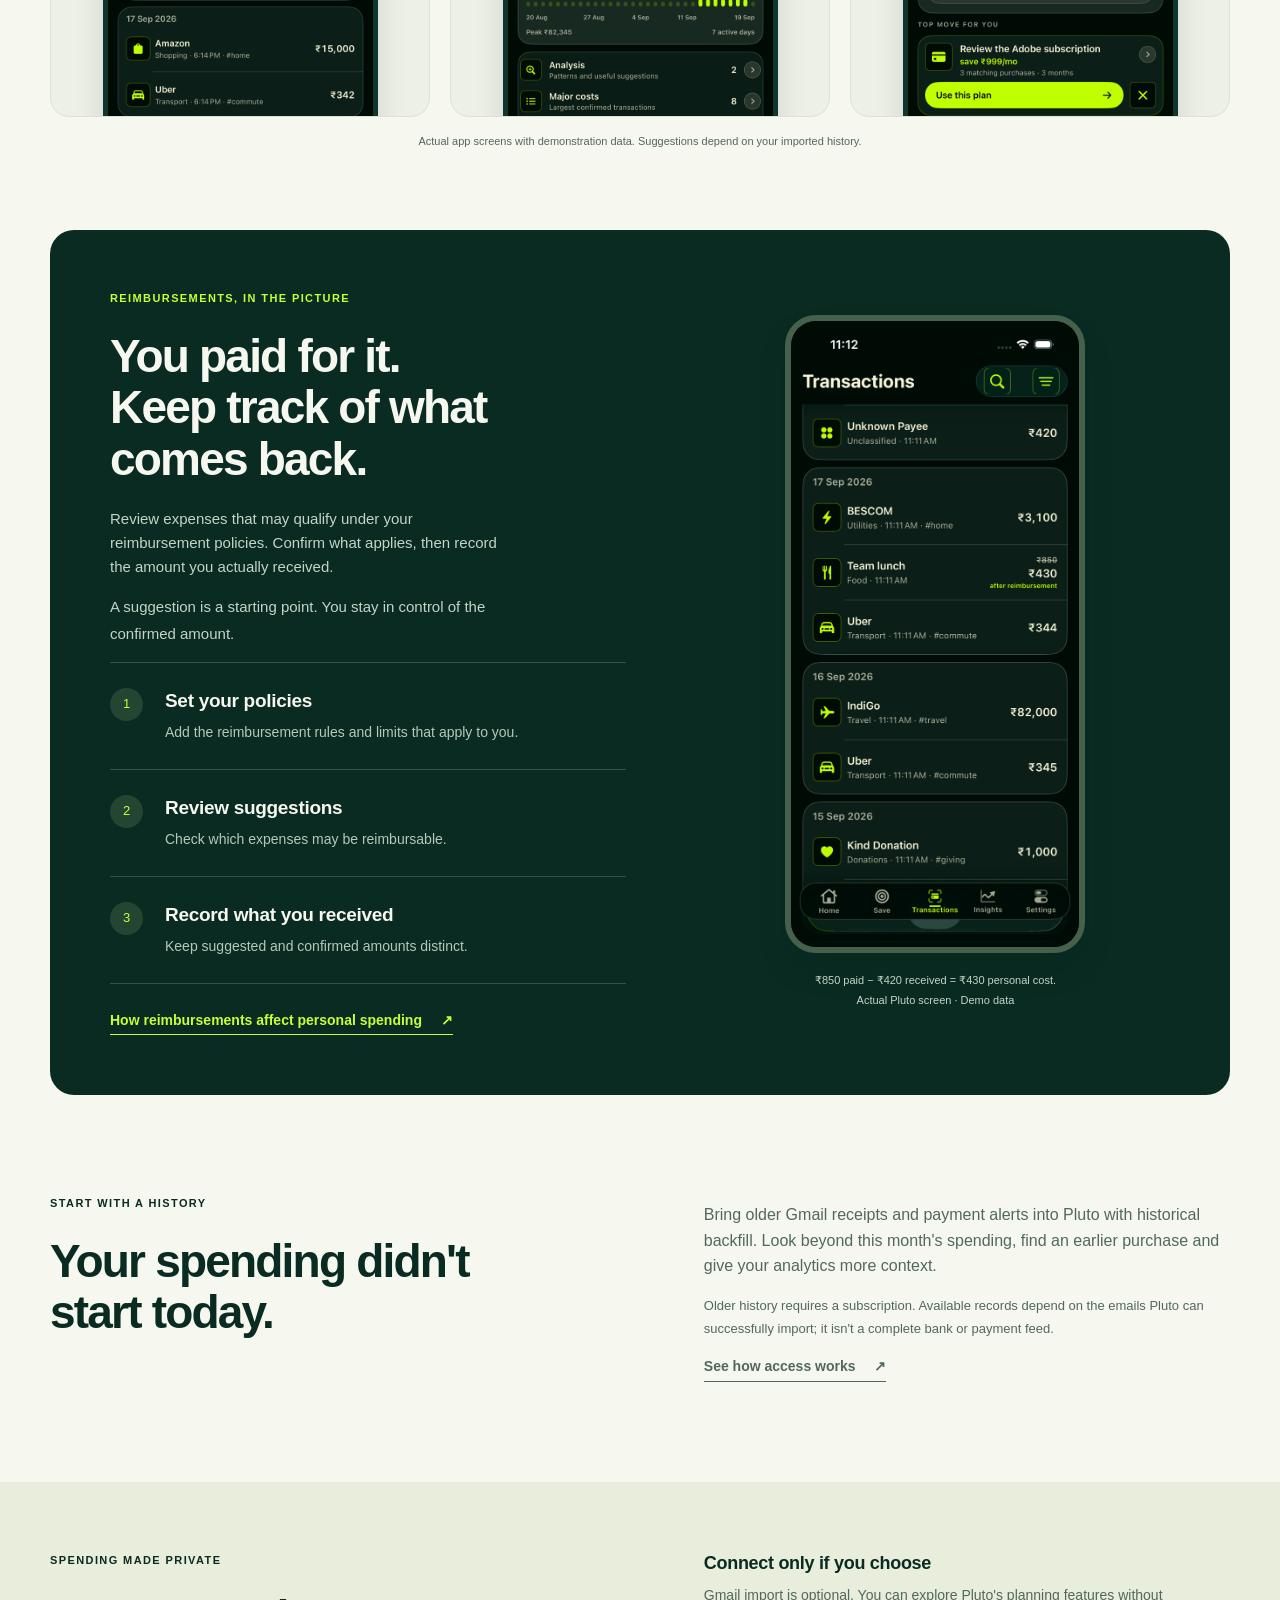
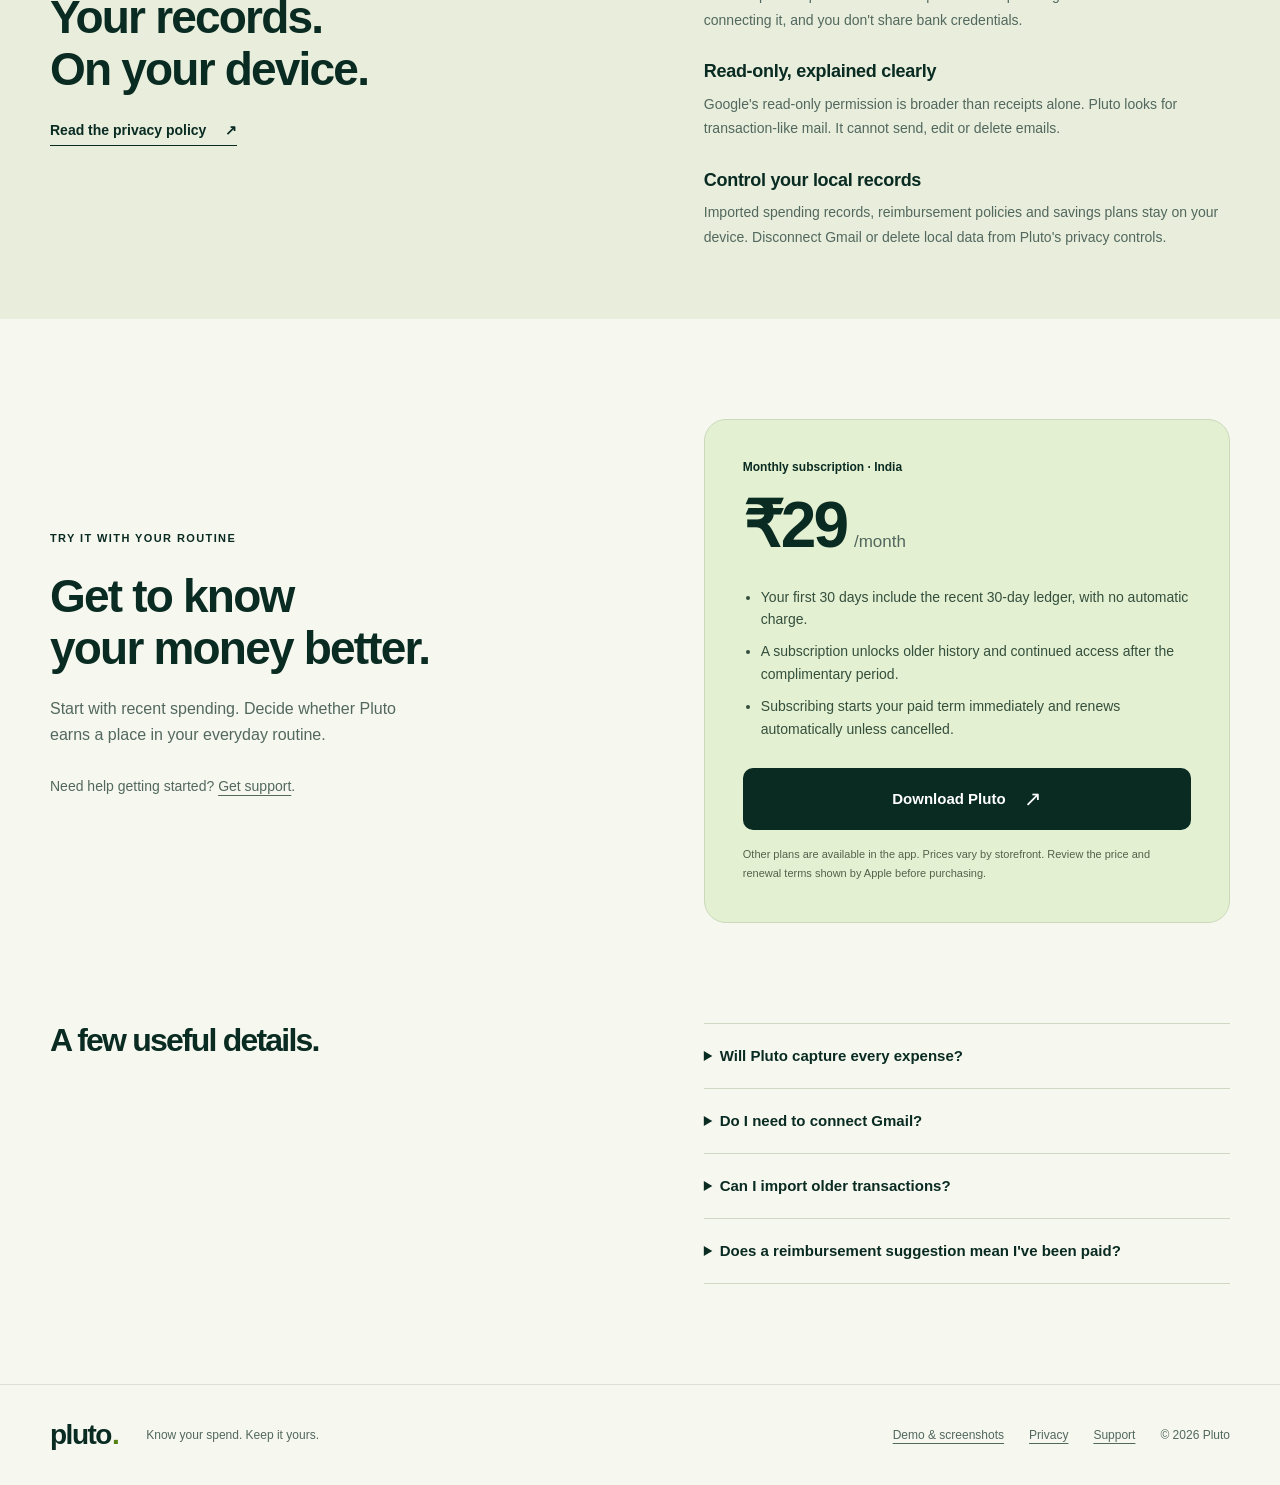
==== commit d6fb89ac: "Publish Pluto product demo and downloadable screenshot pack Committed-By-Agent: codex Co-authored-by" ====
--- a/pluto/index.html
+++ b/pluto/index.html
@@ -89,6 +89,6 @@
       <div class="faq-list"><details><summary>Will Pluto capture every expense?</summary><p>No. Your history depends on the records Pluto can successfully import. Some payments may be missing or need category corrections. Review the underlying transactions when using its insights.</p></details><details><summary>Do I need to connect Gmail?</summary><p>No. Gmail is an optional way to import receipts and payment alerts. You can explore planning features without connecting it. Imported spending analytics and reimbursement suggestions need transaction data to work from.</p></details><details><summary>Can I import older transactions?</summary><p>Yes. Historical backfill imports older Gmail receipts and payment alerts that Pluto recognises. Older history requires a subscription, and coverage depends on the messages available.</p></details><details><summary>Does a reimbursement suggestion mean I've been paid?</summary><p>No. Suggestions are based on your policies and transaction data. Review them and record the amount you actually received; a suggested amount is separate from confirmed reimbursement.</p></details></div>
     </section>
   </main>
-  <footer class="site-footer"><div class="shell footer-layout"><a class="brand" href="./">pluto<span class="brand-dot">.</span></a><p>Know your spend. Keep it yours.</p><div><a href="privacy/">Privacy</a><a href="support/">Support</a><span>© 2026 Pluto</span></div></div></footer>
+  <footer class="site-footer"><div class="shell footer-layout"><a class="brand" href="./">pluto<span class="brand-dot">.</span></a><p>Know your spend. Keep it yours.</p><div><a href="media/">Demo &amp; screenshots</a><a href="privacy/">Privacy</a><a href="support/">Support</a><span>© 2026 Pluto</span></div></div></footer>
 </body>
 </html>
